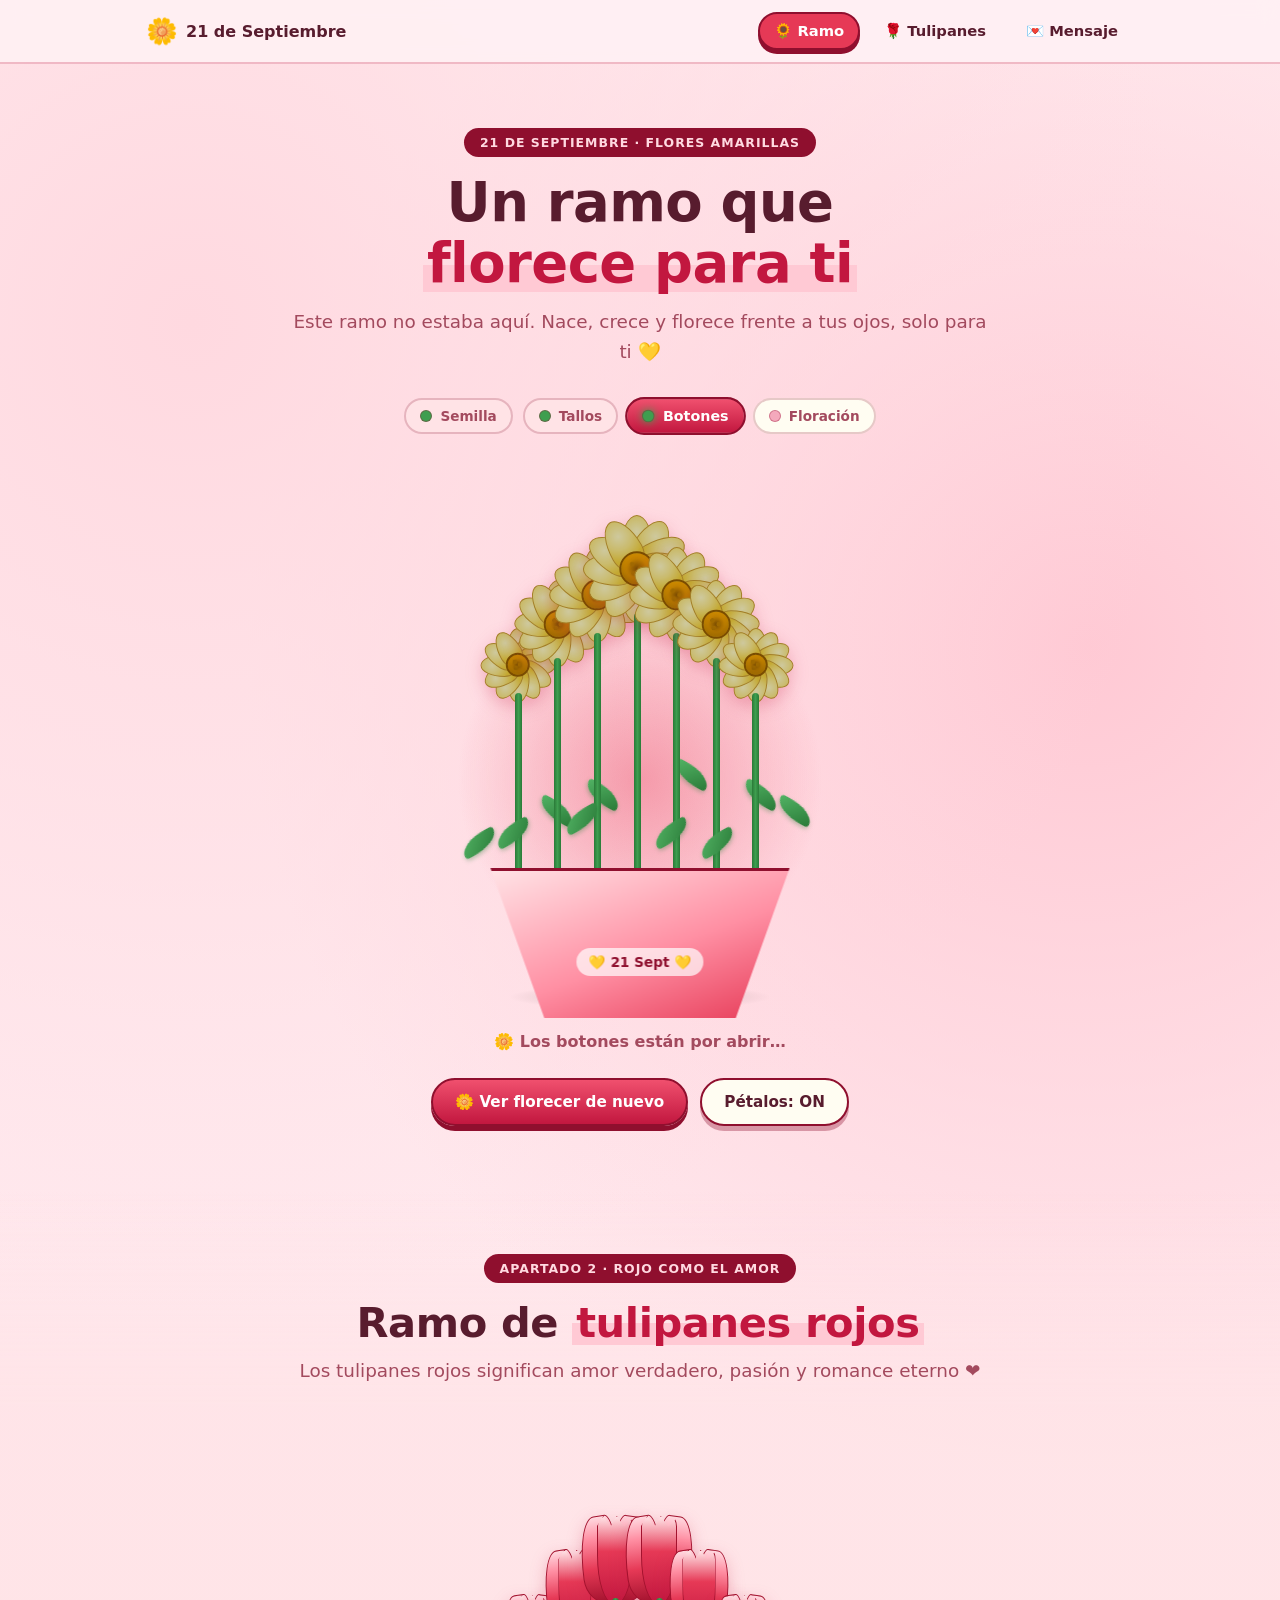
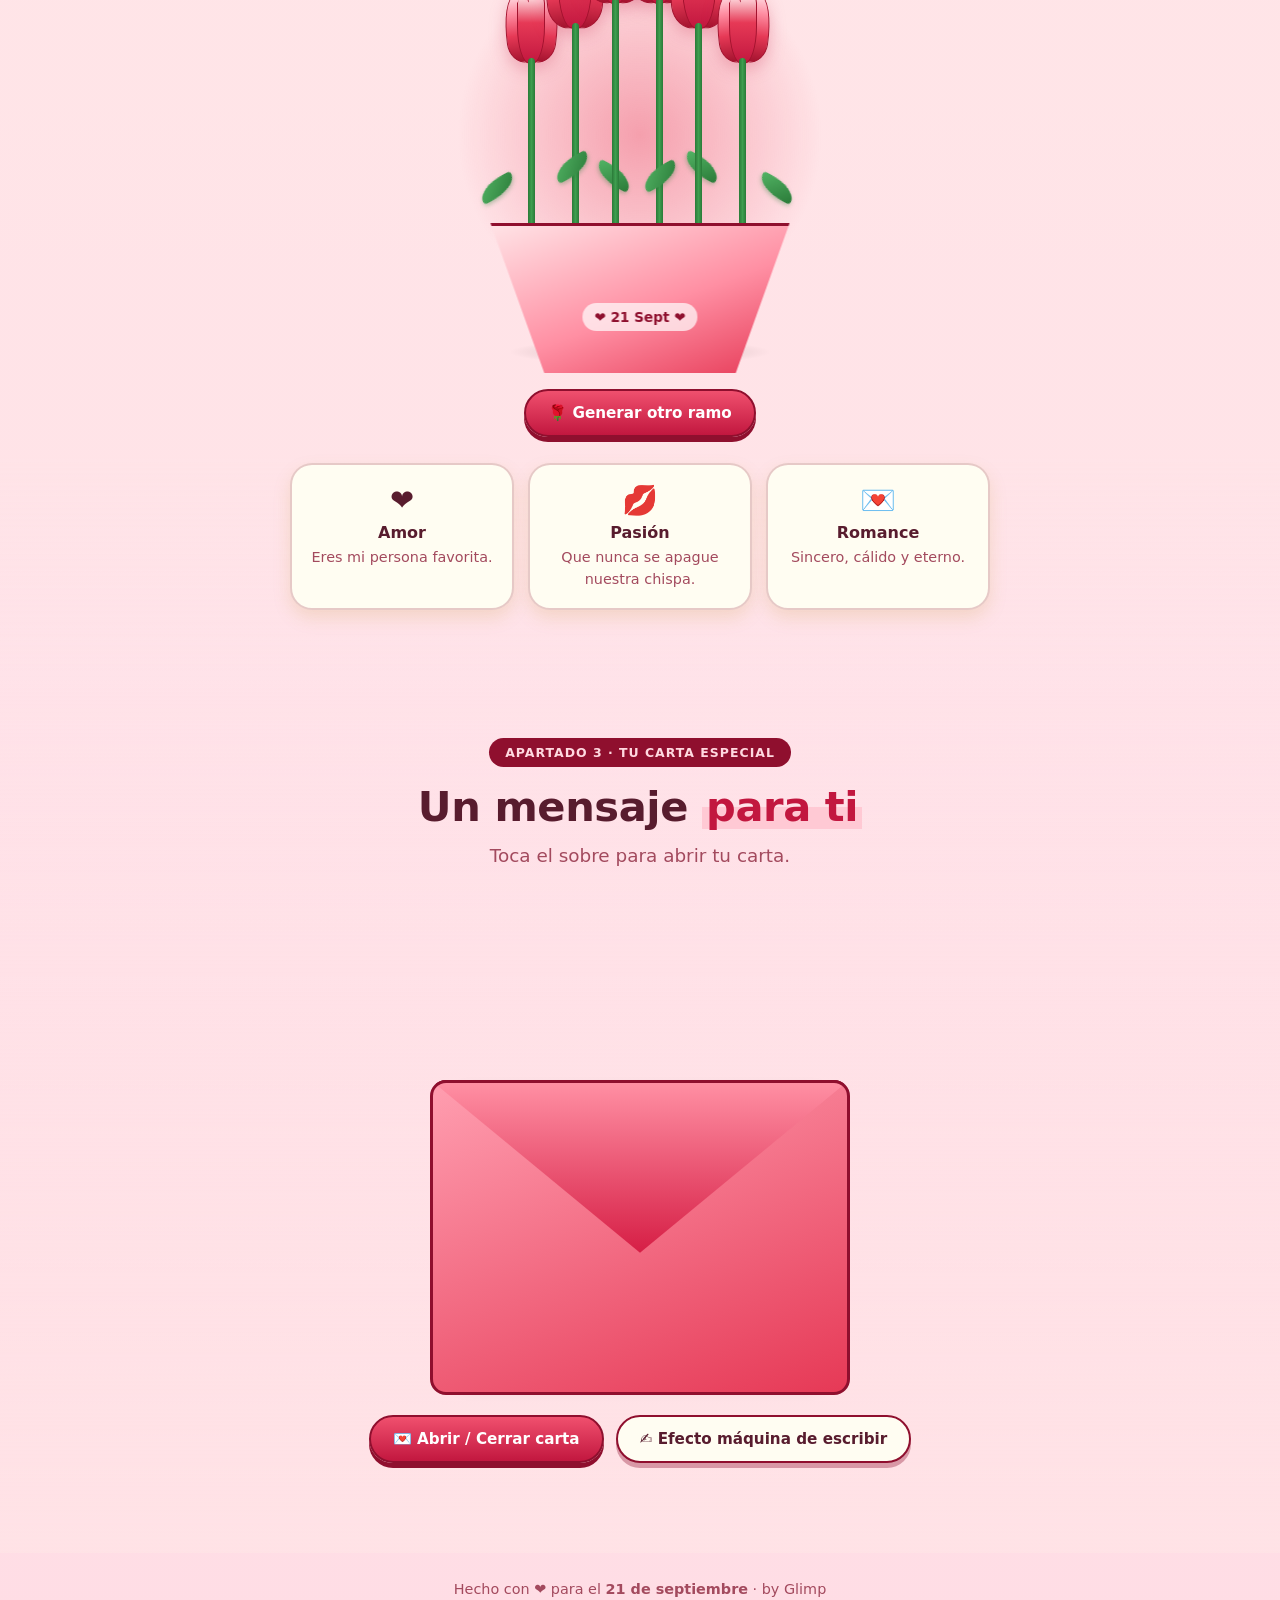
==== index.html @ fcbfdbb7 "First commit" ====
<!DOCTYPE html>
<html lang="es">
<head>
  <meta charset="UTF-8" />
  <meta name="viewport" content="width=device-width, initial-scale=1.0" />
  <title>21 de Septiembre — Flores Amarillas 🌼</title>
  <meta name="description" content="Página interactiva de flores amarillas para el 21 de septiembre. Un ramo que crece con JavaScript, tulipanes y un mensaje especial." />
  <meta name="theme-color" content="#fff0f3" />
  <link rel="icon" href="data:image/svg+xml,<svg xmlns='http://www.w3.org/2000/svg' viewBox='0 0 100 100'><text y='.9em' font-size='90'>🌼</text></svg>" />
  <link rel="stylesheet" href="styles.css" />
</head>
<body>

  <!-- Pétalos flotantes generados por JS -->
  <div id="petalos-fondo" aria-hidden="true"></div>

  <!-- ===== NAVEGACIÓN ===== -->
  <header class="navbar">
    <nav class="navbar-inner">
      <a href="#inicio" class="logo">
        <span class="logo-flor">🌼</span>
        <span class="logo-texto">21 de Septiembre</span>
      </a>
      <div class="nav-links">
        <a href="#inicio" class="nav-link active" data-seccion="inicio">🌻 Ramo</a>
        <a href="#tulipanes" class="nav-link" data-seccion="tulipanes">🌹 Tulipanes</a>
        <a href="#mensaje" class="nav-link" data-seccion="mensaje">💌 Mensaje</a>
      </div>
    </nav>
  </header>

  <main>
    <!-- ============================================================
         APARTADO 1 — HOMEPAGE / RAMO QUE CRECE
    ============================================================= -->
    <section id="inicio" class="seccion seccion-inicio">
      <div class="contenedor centrado">
        <p class="etiqueta">21 de septiembre · Flores amarillas</p>
        <h1 class="titulo">Un ramo que <span class="resaltado">florece para ti</span></h1>
        <p class="subtitulo">
          Este ramo no estaba aquí. Nace, crece y florece frente a tus ojos,
          solo para ti 💛
        </p>

        <!-- Barra de crecimiento -->
        <div class="pasos" id="pasos">
          <div class="paso" data-paso="0"><span class="punto"></span>Semilla</div>
          <div class="paso" data-paso="1"><span class="punto"></span>Tallos</div>
          <div class="paso" data-paso="2"><span class="punto"></span>Botones</div>
          <div class="paso" data-paso="3"><span class="punto"></span>Floración</div>
        </div>

        <!-- ESCENA DEL RAMO (vacía: JS la construye) -->
        <div class="escena">
          <div class="resplandor" aria-hidden="true"></div>
          <div id="ramo-principal" class="ramo" aria-label="Ramo de flores amarillas"></div>
          <div class="sombra" aria-hidden="true"></div>
        </div>

        <p id="estado-floracion" class="estado" aria-live="polite">🌱 Preparando la tierra…</p>

        <div class="botones">
          <button id="btn-reflorecer" class="btn btn-principal">🌼 Ver florecer de nuevo</button>
          <button id="btn-petales" class="btn btn-secundario">Pétalos: ON</button>
        </div>
      </div>
    </section>

    <!-- ============================================================
         APARTADO 2 — RAMO DE TULIPANES
    ============================================================= -->
    <section id="tulipanes" class="seccion seccion-tulipanes">
      <div class="contenedor centrado">
        <p class="etiqueta">Apartado 2 · Rojo como el amor</p>
        <h2 class="titulo-seccion">Ramo de <span class="resaltado">tulipanes rojos</span></h2>
        <p class="subtitulo">
          Los tulipanes rojos significan amor verdadero, pasión y romance eterno ❤️
        </p>

        <div class="escena escena-tulipanes">
          <div class="resplandor" aria-hidden="true"></div>
          <div id="ramo-tulipanes" class="ramo ramo-tulipanes" aria-label="Ramo de tulipanes amarillos"></div>
          <div class="sombra" aria-hidden="true"></div>
        </div>

        <div class="botones">
          <button id="btn-tulipanes" class="btn btn-principal">🌹 Generar otro ramo</button>
        </div>

        <div class="tarjetas-significado">
          <div class="tarjeta"><span>❤️</span><strong>Amor</strong><p>Eres mi persona favorita.</p></div>
          <div class="tarjeta"><span>💋</span><strong>Pasión</strong><p>Que nunca se apague nuestra chispa.</p></div>
          <div class="tarjeta"><span>💌</span><strong>Romance</strong><p>Sincero, cálido y eterno.</p></div>
        </div>
      </div>
    </section>

    <!-- ============================================================
         APARTADO 3 — MENSAJE (EDÍTALO A TU GUSTO)
         👉 Para cambiar el mensaje, edita el objeto CONFIG_MENSAJE
            al inicio de script.js. También puedes editar el HTML de abajo.
    ============================================================= -->
    <section id="mensaje" class="seccion seccion-mensaje">
      <div class="contenedor centrado">
        <p class="etiqueta">Apartado 3 · Tu carta especial</p>
        <h2 class="titulo-seccion">Un mensaje <span class="resaltado">para ti</span></h2>
        <p class="subtitulo">Toca el sobre para abrir tu carta.</p>

        <div class="sobre-escena">
          <!-- Sobre -->
          <div id="sobre" class="sobre cerrado" role="button" tabindex="0" aria-label="Abrir carta">
            <div class="sobre-cuerpo"></div>
            <div id="carta" class="carta">
              <!-- ✏️ EDITA AQUÍ TU MENSAJE (o en script.js > CONFIG_MENSAJE) -->
              <p id="mensaje-para" class="carta-para">Para: Mi persona favorita ❤️</p>
              <h3 id="mensaje-titulo" class="carta-titulo">Feliz 21 de septiembre 🌹</h3>
              <p id="mensaje-texto" class="carta-texto">Aquí escribirás tu mensaje…</p>
              <p id="mensaje-firma" class="carta-firma">— Con todo mi amor ❤️</p>
            </div>
            <div class="sobre-tapa"></div>
            <div class="sobre-sello">❤️</div>
          </div>
        </div>

        <div class="botones">
          <button id="btn-sobre" class="btn btn-principal">💌 Abrir / Cerrar carta</button>
          <button id="btn-escribir" class="btn btn-secundario">✍️ Efecto máquina de escribir</button>
        </div>
      </div>
    </section>
  </main>

  <footer class="footer">
    <p>Hecho con ❤️ para el <strong>21 de septiembre</strong> · by Glimp </p>
  </footer>

  <script src="script.js"></script>
</body>
</html>
---- styles.css ----
/* ==========================================================
   FLORES AMARILLAS — 21 de Septiembre
   Refactor visual: tokens semánticos, mobile-first,
   WCAG AA, microinteracciones 150ms, sin alturas rígidas.
   ========================================================== */
:root {
  /* Paleta base: página rosa; solo los girasoles conservan el amarillo */
  --fondo: #fff0f3;
  --fondo-2: #ffdde5;
  --texto: #581c2e;
  --texto-suave: #a34a5e;
  --amarillo: #ffcf00;
  --amarillo-fuerte: #ffb300;
  --amarillo-claro: #ffe55c;
  --verde: #3e9e4f;
  --verde-oscuro: #2a7a38;
  --marron: #8f0f2e;
  --blanco: #ffffff;
  --sombra: rgba(194, 23, 63, 0.25);
  --radio: 22px;
  --ancho-max: 1020px;

  /* Tokens semánticos (OPENCODE.md: bg-background, text-foreground…) */
  --background: var(--fondo);
  --surface: #fffdf2;
  --foreground: var(--texto);
  --muted: var(--texto-suave);
  --border: rgba(143, 15, 46, 0.22);
  --accent: var(--amarillo);
  --accent-ink: var(--texto);
  --ring: var(--marron);

  /* Espaciado escala 4/8 */
  --s1: 4px; --s2: 8px; --s3: 12px; --s4: 16px;
  --s5: 20px; --s6: 24px; --s8: 32px; --s12: 48px;
}

* {
  margin: 0;
  padding: 0;
  box-sizing: border-box;
}

html {
  scroll-behavior: smooth;
  scroll-padding-top: 84px;
}

body {
  font-family: "Segoe UI", "Nunito", system-ui, -apple-system, Arial, sans-serif;
  background:
    radial-gradient(circle at 15% 10%, #ffd9e0 0, transparent 32%),
    radial-gradient(circle at 85% 20%, #ffc9d4 0, transparent 30%),
    linear-gradient(180deg, var(--background) 0%, #ffdde5 100%);
  color: var(--foreground);
  min-height: 100vh;
  overflow-x: hidden;
  text-align: center;
  -webkit-font-smoothing: antialiased;
}

/* Accesibilidad: foco visible en todo lo interactivo */
:where(a, button, [tabindex], summary):focus-visible {
  outline: 3px solid var(--ring);
  outline-offset: 2px;
  border-radius: 8px;
}

/* ---------- Pétalos flotantes de fondo ---------- */
#petalos-fondo {
  position: fixed;
  inset: 0;
  pointer-events: none;
  overflow: hidden;
  z-index: 1;
}
.petalo-fondo {
  position: absolute;
  top: -30px;
  width: 16px;
  height: 20px;
  background: radial-gradient(circle at 30% 30%, #ffe3e6, #f0506e);
  border-radius: 60% 40% 60% 40%;
  opacity: 0.7;
  animation: caer linear infinite;
}
@keyframes caer {
  to { transform: translateY(110vh) rotate(540deg); }
}

/* ---------- Navbar ---------- */
.navbar {
  position: sticky;
  top: 0;
  z-index: 50;
  background: rgba(255, 240, 243, 0.92);
  backdrop-filter: blur(10px);
  border-bottom: 2px solid rgba(194, 23, 63, 0.25);
}
.navbar-inner {
  max-width: var(--ancho-max);
  margin: 0 auto;
  padding: var(--s3) var(--s4);
  display: flex;
  align-items: center;
  justify-content: space-between;
  gap: var(--s3);
}
.logo {
  display: flex;
  align-items: center;
  gap: var(--s2);
  text-decoration: none;
  color: var(--foreground);
  font-weight: 800;
}
.logo-flor { font-size: 1.6rem; }
.logo-texto { font-size: 1rem; }
.nav-links {
  display: flex;
  gap: var(--s2);
  flex-wrap: wrap;
  justify-content: center;
}
.nav-link {
  text-decoration: none;
  color: var(--foreground);
  font-weight: 700;
  font-size: 0.92rem;
  padding: var(--s2) 14px;
  border-radius: 999px;
  background: transparent;
  border: 2px solid transparent;
  transition: background-color 150ms ease-out, transform 150ms ease-out, box-shadow 150ms ease-out;
}
.nav-link:hover { background: #ffd9e0; }
.nav-link:active { transform: translateY(1px); }
.nav-link.active {
  background: var(--rojo);
  color: #fff;
  border-color: var(--rojo-oscuro);
  box-shadow: 0 4px 0 var(--rojo-oscuro);
}

/* ---------- Secciones ---------- */
main { position: relative; z-index: 2; }
.seccion {
  padding: 64px 18px;
  display: flex;
  justify-content: center;
}
.contenedor {
  width: 100%;
  max-width: var(--ancho-max);
  display: flex;
  flex-direction: column;
  align-items: center;
}
.centrado { text-align: center; }

.seccion-tulipanes {
  background: linear-gradient(180deg, transparent, rgba(255,255,255,0.65) 20%, rgba(255,255,255,0.65) 80%, transparent);
}
.seccion-mensaje { padding-bottom: 90px; }

.etiqueta {
  display: inline-block;
  background: var(--rojo-oscuro);
  color: var(--rojo-suave);
  font-size: 0.78rem;
  font-weight: 800;
  letter-spacing: 0.08em;
  text-transform: uppercase;
  padding: 7px var(--s4);
  border-radius: 999px;
  margin-bottom: var(--s4);
}
.titulo {
  font-size: clamp(2rem, 5.5vw, 3.4rem);
  line-height: 1.12;
  letter-spacing: -0.01em;
  margin-bottom: var(--s3);
  text-wrap: balance;
  max-width: 20ch;
}
.titulo-seccion {
  font-size: clamp(1.7rem, 4.5vw, 2.6rem);
  line-height: 1.15;
  letter-spacing: -0.01em;
  margin-bottom: 10px;
  text-wrap: balance;
  max-width: 24ch;
}
/* Resaltador que no se corta entre líneas */
.resaltado {
  color: var(--rojo-fuerte);
  background: linear-gradient(transparent 52%, #ffc9d4 52%, #ffc9d4 96%, transparent 96%);
  padding: 0 var(--s1);
  -webkit-box-decoration-break: clone;
  box-decoration-break: clone;
}
.subtitulo {
  color: var(--muted);
  font-size: clamp(1rem, 2.5vw, 1.15rem);
  max-width: 62ch;
  margin: 0 auto var(--s2);
  line-height: 1.65;
  text-wrap: pretty;
}

/* ---------- Pasos de crecimiento ---------- */
.pasos {
  display: flex;
  gap: 10px;
  flex-wrap: wrap;
  justify-content: center;
  margin: 22px 0 6px;
}
.paso {
  display: flex;
  align-items: center;
  gap: var(--s2);
  background: var(--surface);
  border: 2px solid var(--border);
  padding: var(--s2) 14px;
  border-radius: 999px;
  font-size: 0.85rem;
  font-weight: 700;
  color: #a34a5e;
  transition: background-color 150ms ease-out, transform 150ms ease-out, border-color 150ms ease-out;
}
.paso .punto {
  width: 12px; height: 12px;
  border-radius: 50%;
  background: #f4a9bc;
  border: 1px solid rgba(143, 15, 46, 0.35);
  transition: background-color 150ms ease-out, box-shadow 150ms ease-out;
}
.paso.activo {
  background: linear-gradient(180deg, #f0506e, var(--rojo-fuerte));
  color: #fff;
  border-color: var(--rojo-oscuro);
  transform: scale(1.05);
}
.paso.activo .punto { background: var(--verde); box-shadow: 0 0 8px var(--verde); }
.paso.completado { background: #ffe3e6; }
.paso.completado .punto { background: var(--verde); }

/* ---------- Escena / Ramo ---------- */
.escena {
  position: relative;
  width: min(440px, 88vw);
  height: min(560px, 135vw);
  min-height: 440px;
  margin: 18px auto 6px;
  display: flex;
  justify-content: center;
  align-items: flex-end;
}
.resplandor {
  position: absolute;
  bottom: 40px;
  left: 50%;
  transform: translateX(-50%);
  width: 90%;
  aspect-ratio: 1;
  background: radial-gradient(circle, rgba(230, 57, 86, 0.4) 0%, transparent 65%);
  pointer-events: none;
  animation: respirar 3s ease-in-out infinite;
}
@keyframes respirar {
  0%, 100% { transform: translateX(-50%) scale(1); opacity: 0.8; }
  50% { transform: translateX(-50%) scale(1.08); opacity: 1; }
}
.sombra {
  position: absolute;
  bottom: 8px;
  left: 50%;
  transform: translateX(-50%);
  width: 60%;
  height: 26px;
  background: radial-gradient(ellipse, rgba(0,0,0,0.22), transparent 70%);
}

.ramo {
  position: relative;
  width: 100%;
  height: 100%;
  display: flex;
  justify-content: center;
  align-items: flex-end;
}

/* Cada flor del ramo principal */
.tallo-grupo {
  position: absolute;
  bottom: 110px;
  display: flex;
  flex-direction: column;
  align-items: center;
  transform-origin: bottom center;
}
.tallo {
  position: relative;
  width: 7px;
  border-radius: 6px;
  background: linear-gradient(90deg, var(--verde-oscuro), var(--verde) 50%, var(--verde-oscuro));
  transform-origin: bottom center;
  animation: crecerTallo 1.2s ease-out both;
}
@keyframes crecerTallo {
  from { transform: scaleY(0); }
  to { transform: scaleY(1); }
}
/* Hojas pegadas al tallo (antes flotaban a 38px) */
.hoja {
  position: absolute;
  width: 38px;
  height: 18px;
  background: linear-gradient(135deg, #52b364, var(--verde-oscuro));
  box-shadow: 0 2px 4px rgba(42, 122, 56, 0.35);
  animation: aparecer 0.7s ease-out both;
}
.hoja.izq {
  left: -24px;
  transform: rotate(-28deg);
  transform-origin: right center;
  border-radius: 100% 4px 100% 4px;
}
.hoja.der {
  right: -24px;
  transform: rotate(28deg);
  transform-origin: left center;
  border-radius: 4px 100% 4px 100%;
}
@keyframes aparecer {
  from { transform: scale(0); opacity: 0; }
  to { opacity: 1; }
}
.hoja.izq { animation-name: aparecerIzq; }
.hoja.der { animation-name: aparecerDer; }
@keyframes aparecerIzq {
  from { transform: rotate(-28deg) scale(0); opacity: 0; }
  to { transform: rotate(-28deg) scale(1); opacity: 1; }
}
@keyframes aparecerDer {
  from { transform: rotate(28deg) scale(0); opacity: 0; }
  to { transform: rotate(28deg) scale(1); opacity: 1; }
}

/* Cabeza de flor amarilla */
.flor {
  position: relative;
  animation: abrirFlor 1s ease-out both;
  filter: drop-shadow(0 6px 8px var(--sombra));
}
@keyframes abrirFlor {
  0% { transform: scale(0) rotate(-40deg); }
  60% { transform: scale(1.25) rotate(8deg); }
  100% { transform: scale(1) rotate(0); }
}
.flor .petalo {
  position: absolute;
  left: 50%;
  bottom: 50%;
  width: 32%;
  height: 52%;
  transform-origin: 50% 100%;
  background: radial-gradient(circle at 50% 30%, #fff6ab 0%, var(--amarillo-claro) 35%, var(--amarillo) 65%, var(--amarillo-fuerte) 100%);
  border-radius: 50% 50% 45% 45% / 65% 65% 35% 35%;
  border: 1.5px solid #d99a00;
}
.flor .centro {
  position: absolute;
  left: 50%;
  top: 50%;
  transform: translate(-50%, -50%);
  border-radius: 50%;
  background:
    radial-gradient(circle at 35% 35%, #a06a00 2px, transparent 2.5px),
    radial-gradient(circle at 60% 50%, #a06a00 2px, transparent 2.5px),
    radial-gradient(circle at 40% 65%, #a06a00 2px, transparent 2.5px),
    radial-gradient(circle, #7a4d00 0%, #c07f00 45%, #f0a500 100%);
  border: 2px solid #7a4d00;
  box-shadow: inset 0 -3px 6px rgba(0,0,0,0.3);
  z-index: 3;
}
.flor.boton .petalo { filter: brightness(0.82) saturate(0.7); }

/* Papel que envuelve el ramo */
.papel {
  position: absolute;
  bottom: 0;
  left: 50%;
  transform: translateX(-50%);
  width: 68%;
  height: 150px;
  background: linear-gradient(160deg, #ffe3e6, #ff8fa3 55%, var(--rojo));
  clip-path: polygon(0 0, 100% 0, 82% 100%, 18% 100%);
  border-top: 3px solid var(--rojo-oscuro);
  display: flex;
  justify-content: center;
  align-items: center;
  padding-top: 34px;
  animation: aparecer 0.9s ease-out both;
  box-shadow: 0 10px 20px var(--sombra);
  z-index: 10;
}
.papel::after {
  content: "💛 21 Sept 💛";
  font-weight: 800;
  font-size: 0.85rem;
  color: var(--rojo-oscuro);
  background: rgba(255,255,255,0.7);
  padding: 6px var(--s3);
  border-radius: 999px;
  white-space: nowrap;
}
.lazo {
  position: absolute;
  bottom: 118px;
  left: 50%;
  transform: translateX(-50%);
  font-size: 2rem;
  line-height: 1;
  z-index: 11;
  animation: aparecer 0.8s 0.3s both;
  filter: drop-shadow(0 2px 2px rgba(0,0,0,0.2));
}

.estado {
  min-height: 28px;
  font-weight: 700;
  color: var(--muted);
  margin: var(--s2) 0;
}

/* ---------- Botones ---------- */
.botones {
  display: flex;
  gap: var(--s3);
  flex-wrap: wrap;
  justify-content: center;
  margin-top: 10px;
}
.btn {
  font-family: inherit;
  font-weight: 800;
  font-size: 0.95rem;
  padding: 13px 22px;
  border-radius: 999px;
  cursor: pointer;
  border: 2px solid var(--marron);
  transition: transform 150ms ease-out, box-shadow 150ms ease-out, background-color 150ms ease-out;
}
.btn:disabled {
  opacity: 0.55;
  cursor: not-allowed;
  transform: none;
}
.btn-principal {
  background: linear-gradient(180deg, #f0506e, var(--rojo-fuerte));
  color: #fff;
  border-color: var(--rojo-oscuro);
  box-shadow: 0 5px 0 var(--rojo-oscuro);
}
.btn-principal:hover { transform: translateY(-2px); background: linear-gradient(180deg, #ff6d8a, #d61e45); }
.btn-principal:active { transform: translateY(3px); box-shadow: 0 1px 0 var(--rojo-oscuro); }
.btn-secundario {
  background: var(--surface);
  color: var(--foreground);
  box-shadow: 0 5px 0 rgba(143, 15, 46, 0.35);
}
.btn-secundario:hover { background: #fff7d6; transform: translateY(-2px); }
.btn-secundario:active { transform: translateY(3px); box-shadow: none; }

/* ---------- Tulipanes ---------- */
.escena-tulipanes { min-height: 440px; }
.tulipan-grupo {
  position: absolute;
  bottom: 115px;
  display: flex;
  flex-direction: column;
  align-items: center;
  transform-origin: bottom center;
}
.tulipan {
  position: relative;
  animation: abrirFlor 0.9s ease-out both;
  filter: drop-shadow(0 6px 8px var(--sombra));
}
.tulipan .petalo-t {
  position: absolute;
  bottom: 0;
  width: 46%;
  height: 88%;
  background: linear-gradient(180deg, #fff3a0 0%, var(--amarillo-claro) 25%, var(--amarillo) 60%, #e89b00 100%);
  border: 1.5px solid #c07f00;
}
.tulipan .petalo-t.izq {
  left: 8%;
  border-radius: 50% 20% 40% 60% / 70% 30% 60% 30%;
  transform: rotate(-8deg);
}
.tulipan .petalo-t.der {
  right: 8%;
  border-radius: 20% 50% 60% 40% / 30% 70% 30% 60%;
  transform: rotate(8deg);
}
.tulipan .petalo-t.centro-t {
  left: 27%;
  width: 46%;
  z-index: 2;
  border-radius: 18% 18% 45% 45% / 12% 12% 55% 55%;
  background: linear-gradient(180deg, #ffedb0 0%, var(--amarillo) 40%, var(--amarillo-fuerte) 100%);
  clip-path: polygon(0 12%, 18% 0, 38% 12%, 55% 0, 75% 12%, 100% 2%, 100% 100%, 0 100%);
}
.tarjetas-significado {
  display: grid;
  grid-template-columns: repeat(3, 1fr);
  gap: 14px;
  margin-top: 26px;
  width: 100%;
  max-width: 700px;
}
.tarjeta {
  background: var(--surface);
  border: 2px solid var(--border);
  border-radius: var(--radio);
  padding: 18px 14px;
  box-shadow: 0 8px 18px rgba(180,130,0,0.15);
  transition: transform 150ms ease-out, box-shadow 150ms ease-out;
}
.tarjeta:hover { transform: translateY(-2px); box-shadow: 0 12px 22px rgba(194, 23, 63, 0.2); }
.tarjeta span { font-size: 1.8rem; }
.tarjeta strong { display: block; margin: 6px 0 var(--s1); }
.tarjeta p { color: var(--muted); font-size: 0.9rem; line-height: 1.55; }

/* ---------- Sobre / Mensaje ---------- */
/* FIX: la carta al abrir necesita aire arriba; antes tapaba el título
   y la tapa (triángulo) quedaba encima del texto. */
.sobre-escena {
  margin: 30px auto 10px;
  width: min(420px, 90vw);
  display: flex;
  justify-content: center;
  padding-top: 170px;
}
.sobre {
  position: relative;
  width: 100%;
  aspect-ratio: 4 / 3;
  cursor: pointer;
  perspective: 1200px;
  transform-style: preserve-3d;
  transition: margin 300ms ease-out;
}
.sobre-cuerpo {
  position: absolute;
  inset: 0;
  background: linear-gradient(160deg, #ffdf5e, #f5b800);
  border: 3px solid var(--marron);
  border-radius: 16px;
  z-index: 2;
}
.carta {
  position: absolute;
  left: 6%;
  width: 88%;
  height: 92%;
  bottom: 6%;
  background: var(--surface);
  border: 2px solid var(--marron);
  border-radius: 12px;
  padding: var(--s5) 18px;
  z-index: 1;
  transition: transform 450ms ease;
  overflow: hidden;
  display: flex;
  flex-direction: column;
  justify-content: flex-start;
  gap: var(--s2);
  box-shadow: 0 8px 18px rgba(0,0,0,0.18);
}
/* Al abrir: la carta sube CON aire (padding-top de la escena) y pasa
   por encima de la tapa; la tapa rota queda detrás del cuerpo. */
.sobre.abierto .carta { transform: translateY(-68%); z-index: 5; overflow: auto; }
/* Evita que los hijos flex se compriman y solapen con textos largos */
.carta > * { flex-shrink: 0; }
.sobre-tapa {
  position: absolute;
  top: 0; left: 0;
  width: 100%;
  height: 55%;
  background: linear-gradient(180deg, #ffe55c, #f0ad00);
  border: 3px solid var(--marron);
  border-bottom: none;
  clip-path: polygon(0 0, 100% 0, 50% 100%);
  transform-origin: top center;
  transition: transform 450ms ease;
  backface-visibility: hidden;
  z-index: 4;
  border-radius: 16px 16px 0 0;
}
.sobre.abierto .sobre-tapa { transform: rotateX(180deg); z-index: 1; }
.sobre-sello {
  position: absolute;
  top: 42%;
  left: 50%;
  transform: translate(-50%, -50%);
  width: 56px;
  height: 56px;
  background: #fff;
  border: 3px solid var(--marron);
  border-radius: 50%;
  display: flex;
  align-items: center;
  justify-content: center;
  font-size: 1.6rem;
  z-index: 6;
  transition: opacity 150ms ease-out, transform 150ms ease-out;
}
.sobre.abierto .sobre-sello { opacity: 0; transform: translate(-50%, -50%) scale(0.6); pointer-events: none; }
.carta-para { font-size: 0.85rem; font-weight: 800; color: var(--rojo-fuerte); }
.carta-titulo { font-size: 1.35rem; text-wrap: balance; }
.carta-texto {
  font-size: 1rem;
  line-height: 1.65;
  color: var(--muted);
  white-space: pre-line;
  min-height: 90px;
  text-wrap: pretty;
}
.carta-firma { font-weight: 800; font-style: italic; }

.footer {
  padding: 28px var(--s4) 34px;
  color: var(--muted);
  font-size: 0.9rem;
  position: relative;
  z-index: 2;
}

/* ==========================================================
   ZONA ROJA — toda la página es rosa/roja; solo los
   girasoles de la sección 1 conservan el amarillo.
   (Los tokens --rojo* viven en :root y se usan globalmente.)
   ========================================================== */
:root {
  --rojo: #e63956;
  --rojo-fuerte: #c2173f;
  --rojo-oscuro: #8f0f2e;
  --rojo-claro: #ff8fa3;
  --rojo-suave: #ffd9e0;
  --rosa-fondo: #ffe3e6;
}

/* Fondo rosado suave en la zona roja */
.seccion-tulipanes {
  background: linear-gradient(180deg, transparent, rgba(255, 227, 230, 0.7) 20%, rgba(255, 227, 230, 0.7) 80%, transparent);
}
.seccion-mensaje {
  background: linear-gradient(180deg, transparent, rgba(255, 227, 230, 0.85));
}

/* Tulipanes rojos */
.tulipan .petalo-t {
  background: linear-gradient(180deg, #ffd9e0 0%, var(--rojo-claro) 25%, var(--rojo) 60%, #a3122e 100%);
  border: 1.5px solid #a3122e;
}
.tulipan .petalo-t.centro-t {
  background: linear-gradient(180deg, #ffe3e6 0%, var(--rojo) 40%, var(--rojo-fuerte) 100%);
}

/* El ramo de tulipanes lleva sello rojo; el de girasoles conserva el 💛 */
.seccion-tulipanes .papel::after {
  content: "❤️ 21 Sept ❤️";
  color: var(--rojo-oscuro);
}

/* Sobre rojo */
.seccion-mensaje .sobre-cuerpo {
  background: linear-gradient(160deg, #ff9eb0, var(--rojo));
  border-color: var(--rojo-oscuro);
}
.seccion-mensaje .sobre-tapa {
  background: linear-gradient(180deg, #ff8fa3, #d61e45);
  border-color: var(--rojo-oscuro);
}
.seccion-mensaje .sobre-sello {
  border-color: var(--rojo-oscuro);
}
.seccion-mensaje .carta {
  border-color: var(--rojo-oscuro);
}
.seccion-mensaje .carta-para { color: var(--rojo-fuerte); }

/* ---------- Responsive ---------- */
@media (max-width: 640px) {
  /* Antes la navbar se hacía columna completa y ocupaba media pantalla */
  .navbar-inner { flex-direction: row; flex-wrap: wrap; justify-content: center; row-gap: var(--s2); }
  .logo-texto { font-size: 0.92rem; }
  .nav-link { font-size: 0.85rem; padding: 7px var(--s3); }
  .seccion { padding: 44px 14px; }
  .tarjetas-significado { grid-template-columns: 1fr; max-width: 340px; }
  .escena { min-height: 400px; height: min(560px, 150vw); }
  .papel { height: 125px; }
  .btn { width: 100%; max-width: 320px; }
  .sobre-escena { padding-top: 150px; }
  .sobre.abierto .carta { transform: translateY(-58%); }
  .carta-texto { font-size: 0.92rem; }
}

@media (min-width: 641px) and (max-width: 900px) {
  .tarjetas-significado { grid-template-columns: repeat(3, 1fr); gap: 10px; }
}

@media (prefers-reduced-motion: reduce) {
  *, *::before, *::after { animation-duration: 0.01ms !important; transition-duration: 0.01ms !important; }
}
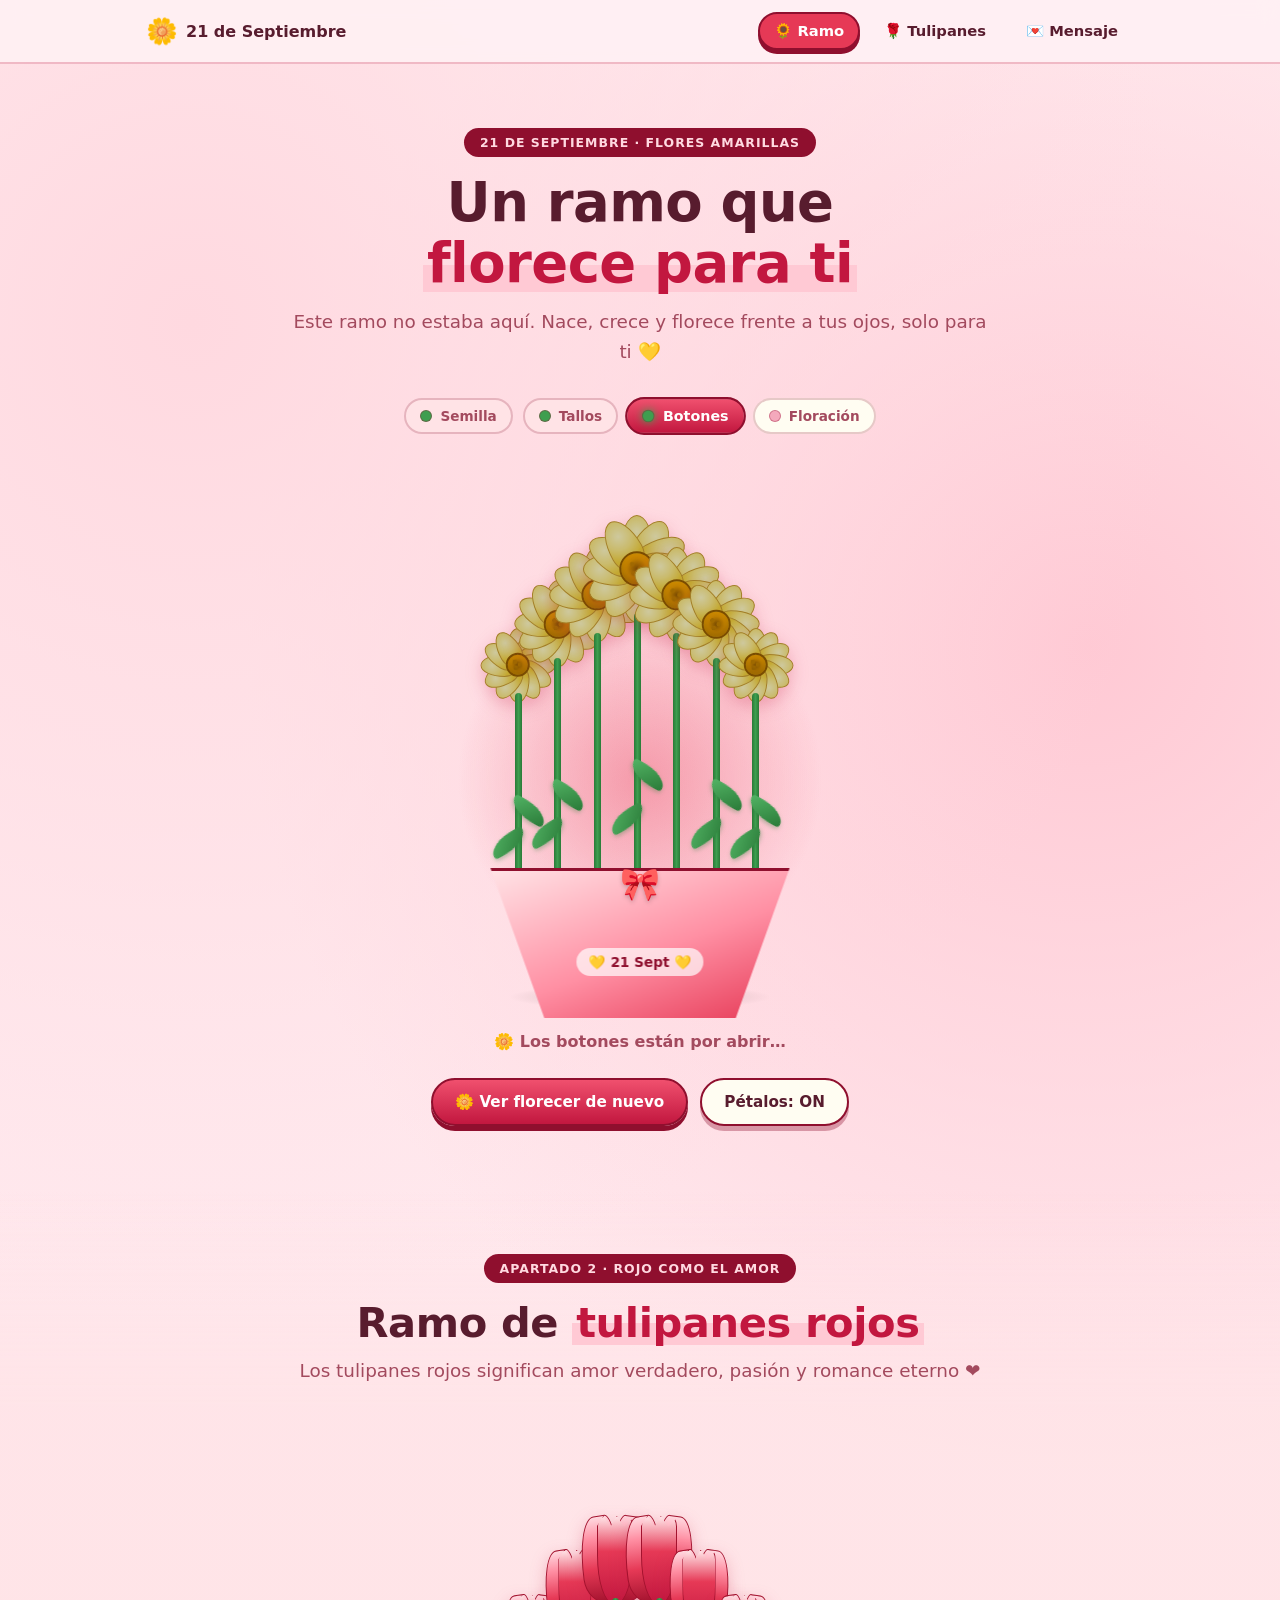
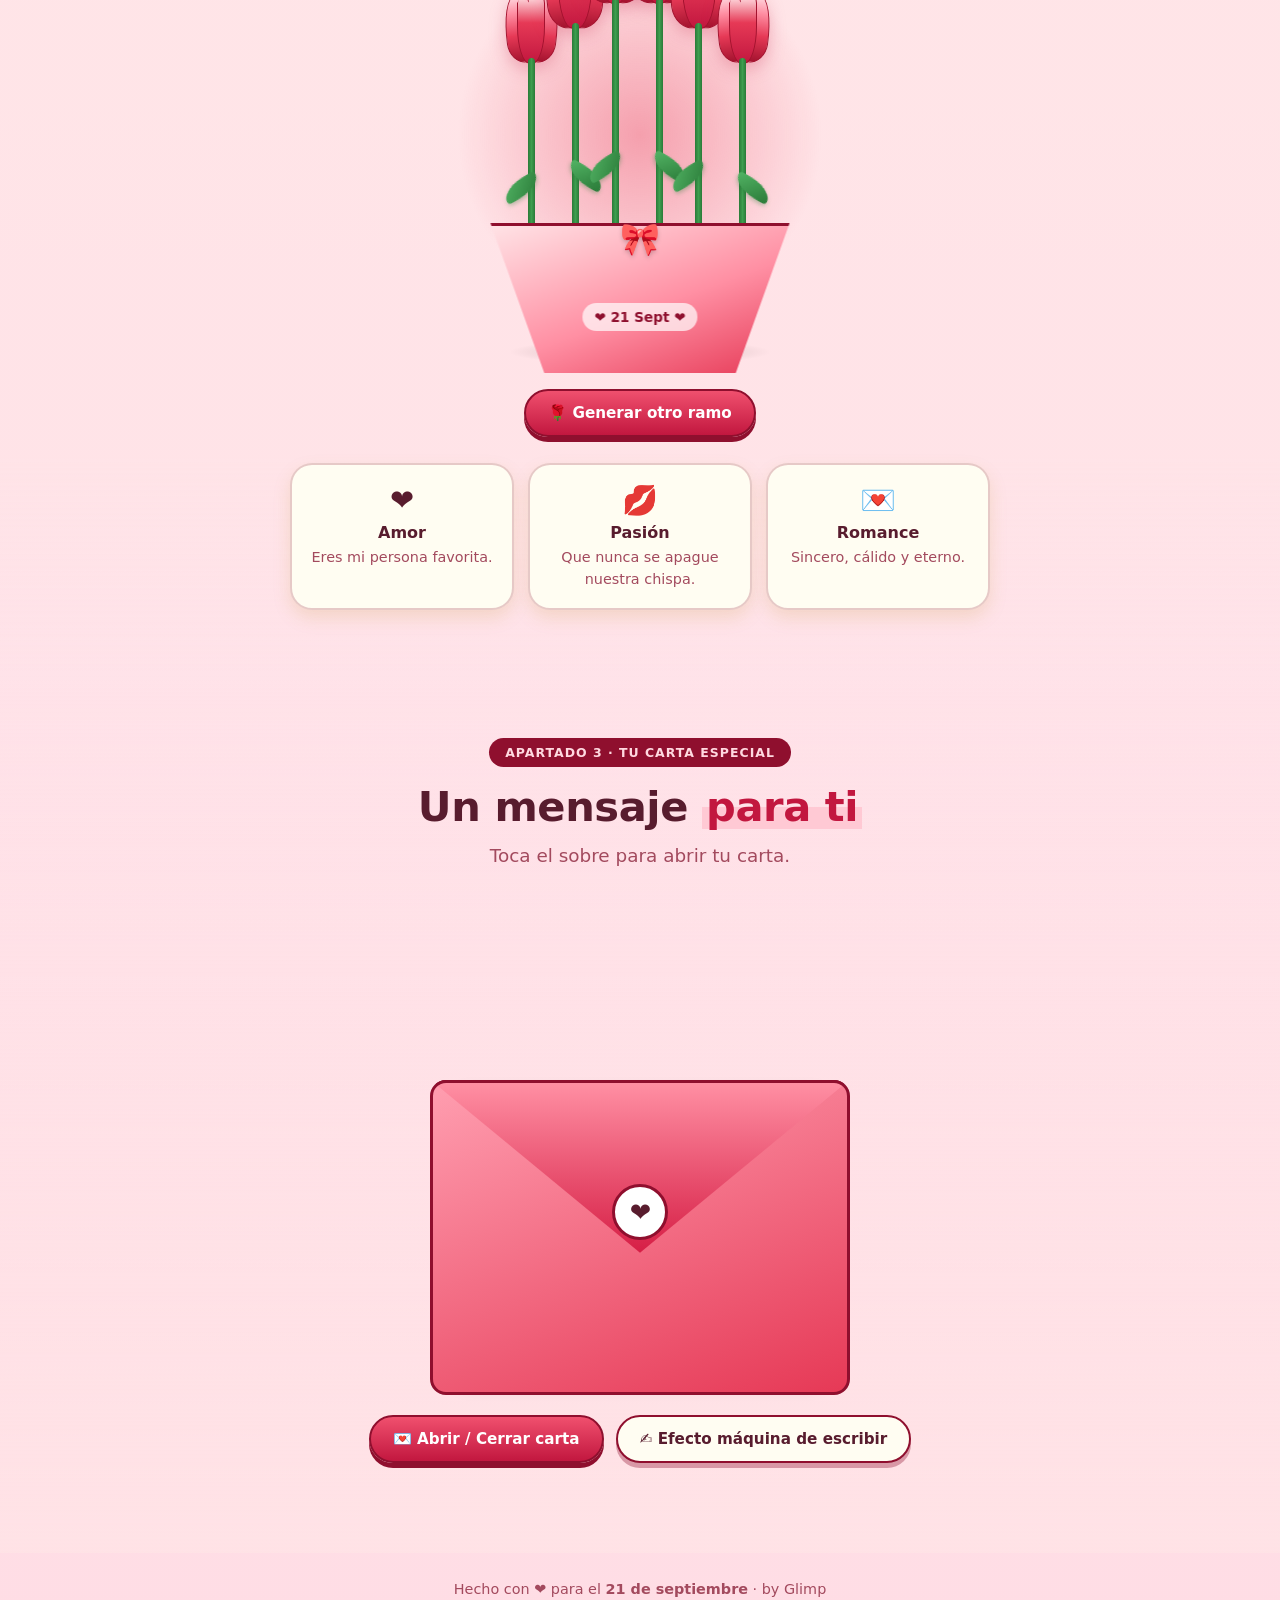
==== commit 6b49b57b: "fix: bugs visuales" ====
--- a/index.html
+++ b/index.html
@@ -7,7 +7,7 @@
   <meta name="description" content="Página interactiva de flores amarillas para el 21 de septiembre. Un ramo que crece con JavaScript, tulipanes y un mensaje especial." />
   <meta name="theme-color" content="#fff0f3" />
   <link rel="icon" href="data:image/svg+xml,<svg xmlns='http://www.w3.org/2000/svg' viewBox='0 0 100 100'><text y='.9em' font-size='90'>🌼</text></svg>" />
-  <link rel="stylesheet" href="styles.css" />
+  <link rel="stylesheet" href="styles.css?v=2" />
 </head>
 <body>
 
@@ -134,6 +134,6 @@
     <p>Hecho con ❤️ para el <strong>21 de septiembre</strong> · by Glimp </p>
   </footer>
 
-  <script src="script.js"></script>
+  <script src="script.js?v=2"></script>
 </body>
 </html>
--- a/styles.css
+++ b/styles.css
@@ -322,13 +322,13 @@
   animation: aparecer 0.7s ease-out both;
 }
 .hoja.izq {
-  left: -24px;
+  left: -28px;
   transform: rotate(-28deg);
   transform-origin: right center;
   border-radius: 100% 4px 100% 4px;
 }
 .hoja.der {
-  right: -24px;
+  right: -28px;
   transform: rotate(28deg);
   transform-origin: left center;
   border-radius: 4px 100% 4px 100%;
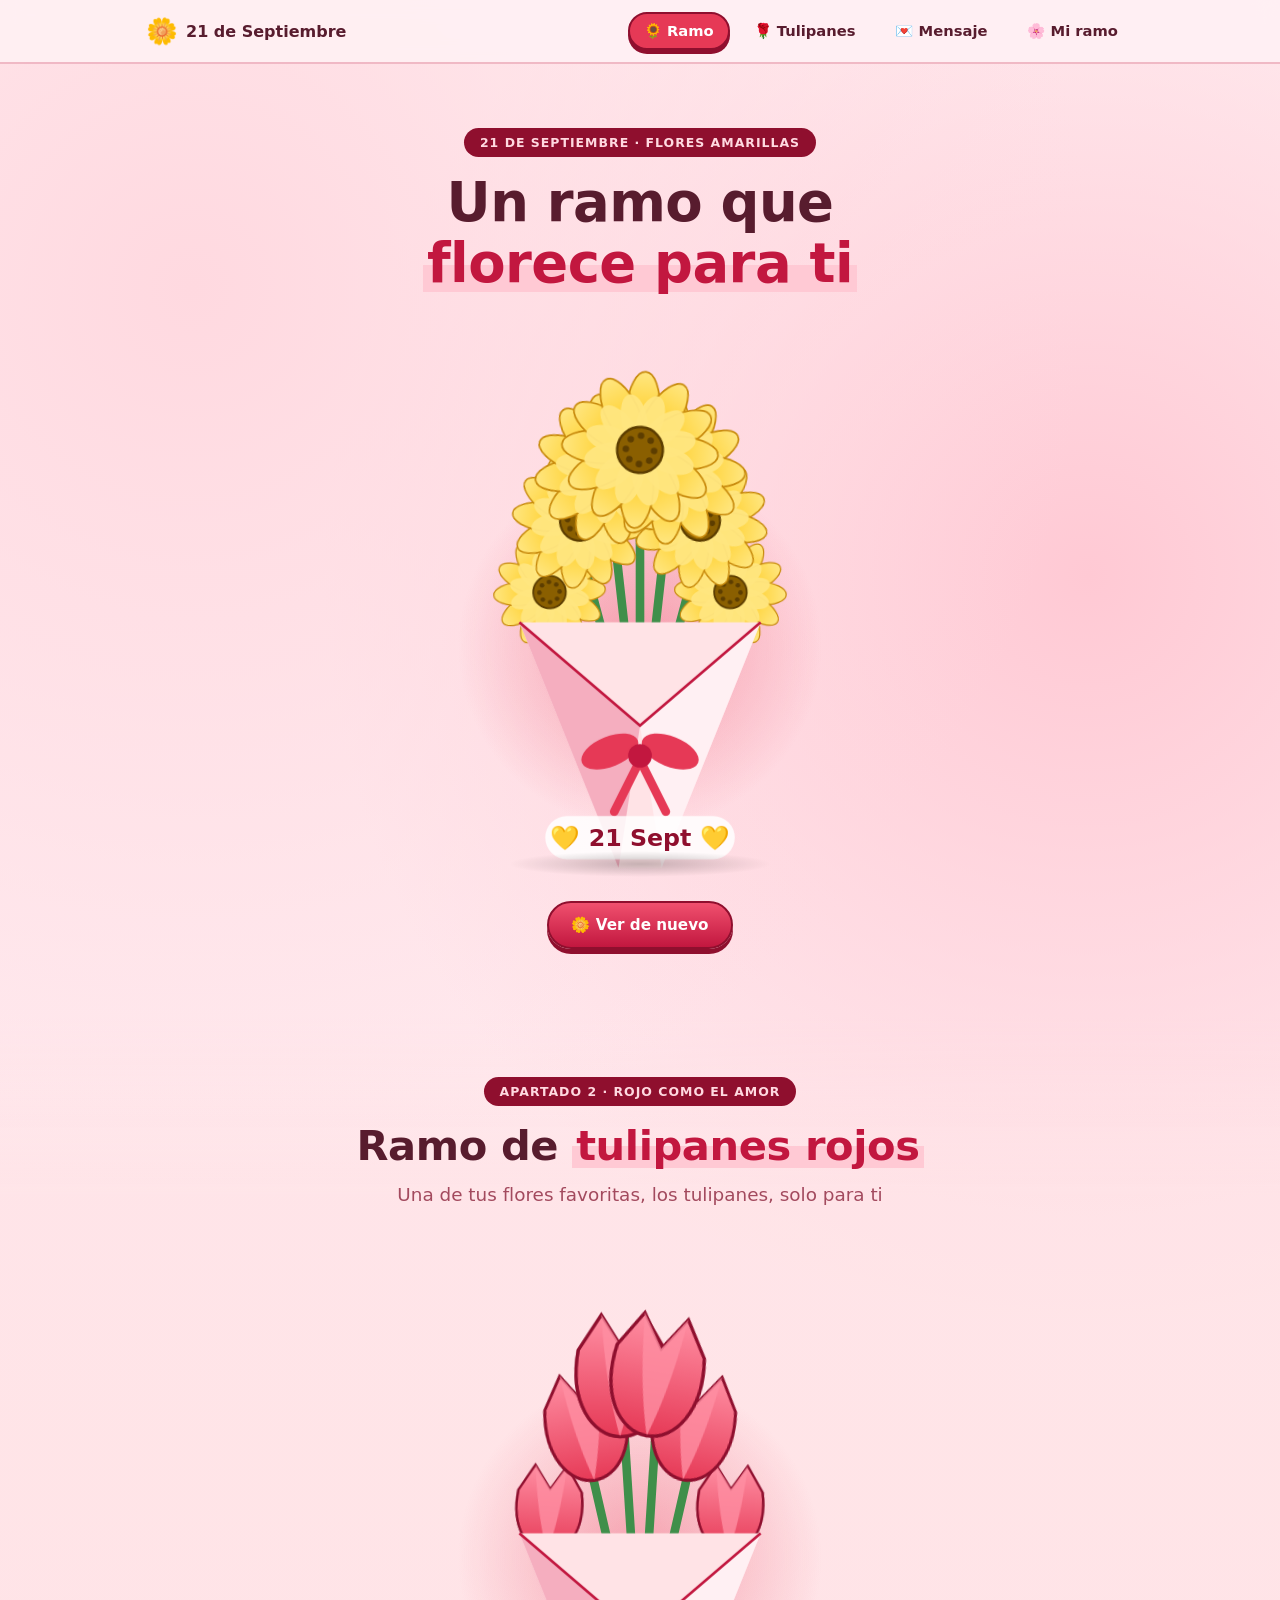
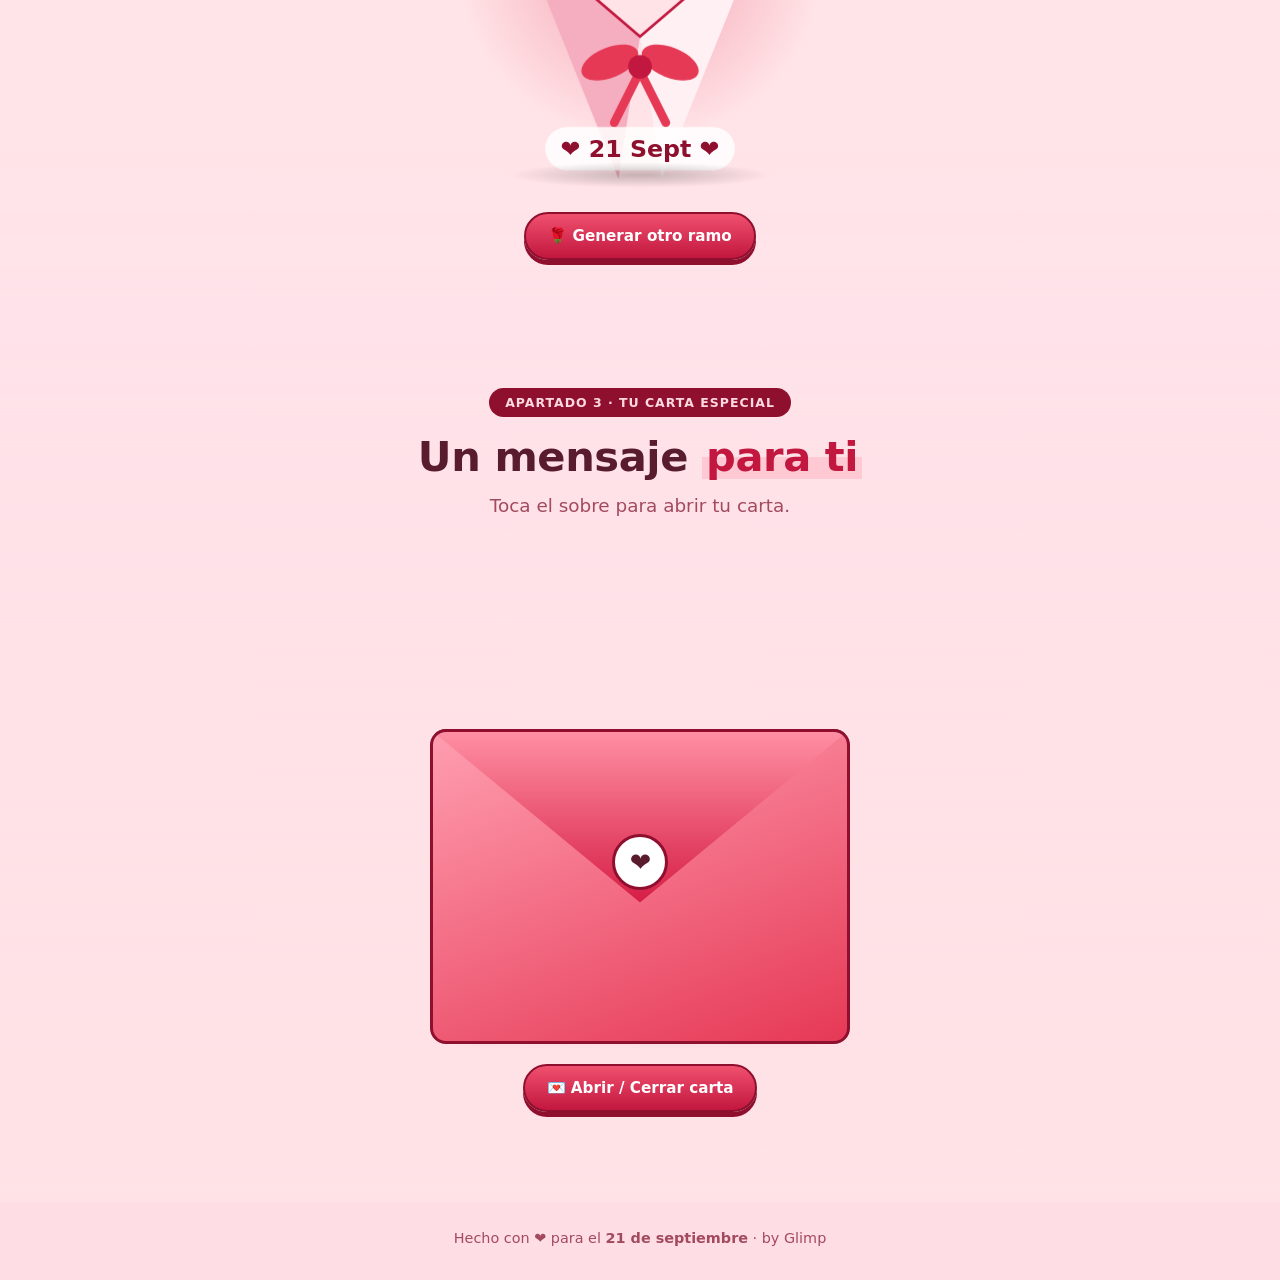
==== commit 67067c02: "some changes" ====
--- a/index.html
+++ b/index.html
@@ -7,7 +7,7 @@
   <meta name="description" content="Página interactiva de flores amarillas para el 21 de septiembre. Un ramo que crece con JavaScript, tulipanes y un mensaje especial." />
   <meta name="theme-color" content="#fff0f3" />
   <link rel="icon" href="data:image/svg+xml,<svg xmlns='http://www.w3.org/2000/svg' viewBox='0 0 100 100'><text y='.9em' font-size='90'>🌼</text></svg>" />
-  <link rel="stylesheet" href="styles.css?v=2" />
+  <link rel="stylesheet" href="styles.css?v=5" />
 </head>
 <body>
 
@@ -25,6 +25,7 @@
         <a href="#inicio" class="nav-link active" data-seccion="inicio">🌻 Ramo</a>
         <a href="#tulipanes" class="nav-link" data-seccion="tulipanes">🌹 Tulipanes</a>
         <a href="#mensaje" class="nav-link" data-seccion="mensaje">💌 Mensaje</a>
+        <a href="juego.html" class="nav-link" data-seccion="juego">🌸 Mi ramo</a>
       </div>
     </nav>
   </header>
@@ -37,18 +38,6 @@
       <div class="contenedor centrado">
         <p class="etiqueta">21 de septiembre · Flores amarillas</p>
         <h1 class="titulo">Un ramo que <span class="resaltado">florece para ti</span></h1>
-        <p class="subtitulo">
-          Este ramo no estaba aquí. Nace, crece y florece frente a tus ojos,
-          solo para ti 💛
-        </p>
-
-        <!-- Barra de crecimiento -->
-        <div class="pasos" id="pasos">
-          <div class="paso" data-paso="0"><span class="punto"></span>Semilla</div>
-          <div class="paso" data-paso="1"><span class="punto"></span>Tallos</div>
-          <div class="paso" data-paso="2"><span class="punto"></span>Botones</div>
-          <div class="paso" data-paso="3"><span class="punto"></span>Floración</div>
-        </div>
 
         <!-- ESCENA DEL RAMO (vacía: JS la construye) -->
         <div class="escena">
@@ -57,11 +46,8 @@
           <div class="sombra" aria-hidden="true"></div>
         </div>
 
-        <p id="estado-floracion" class="estado" aria-live="polite">🌱 Preparando la tierra…</p>
-
         <div class="botones">
-          <button id="btn-reflorecer" class="btn btn-principal">🌼 Ver florecer de nuevo</button>
-          <button id="btn-petales" class="btn btn-secundario">Pétalos: ON</button>
+          <button id="btn-reflorecer" class="btn btn-principal">🌼 Ver de nuevo</button>
         </div>
       </div>
     </section>
@@ -74,7 +60,7 @@
         <p class="etiqueta">Apartado 2 · Rojo como el amor</p>
         <h2 class="titulo-seccion">Ramo de <span class="resaltado">tulipanes rojos</span></h2>
         <p class="subtitulo">
-          Los tulipanes rojos significan amor verdadero, pasión y romance eterno ❤️
+          Una de tus flores favoritas, los tulipanes, solo para ti
         </p>
 
         <div class="escena escena-tulipanes">
@@ -85,12 +71,6 @@
 
         <div class="botones">
           <button id="btn-tulipanes" class="btn btn-principal">🌹 Generar otro ramo</button>
-        </div>
-
-        <div class="tarjetas-significado">
-          <div class="tarjeta"><span>❤️</span><strong>Amor</strong><p>Eres mi persona favorita.</p></div>
-          <div class="tarjeta"><span>💋</span><strong>Pasión</strong><p>Que nunca se apague nuestra chispa.</p></div>
-          <div class="tarjeta"><span>💌</span><strong>Romance</strong><p>Sincero, cálido y eterno.</p></div>
         </div>
       </div>
     </section>
@@ -124,7 +104,6 @@
 
         <div class="botones">
           <button id="btn-sobre" class="btn btn-principal">💌 Abrir / Cerrar carta</button>
-          <button id="btn-escribir" class="btn btn-secundario">✍️ Efecto máquina de escribir</button>
         </div>
       </div>
     </section>
@@ -134,6 +113,7 @@
     <p>Hecho con ❤️ para el <strong>21 de septiembre</strong> · by Glimp </p>
   </footer>
 
-  <script src="script.js?v=2"></script>
+  <script src="flores.js?v=2"></script>
+  <script src="script.js?v=5"></script>
 </body>
 </html>
--- a/styles.css
+++ b/styles.css
@@ -208,44 +208,6 @@
   text-wrap: pretty;
 }
 
-/* ---------- Pasos de crecimiento ---------- */
-.pasos {
-  display: flex;
-  gap: 10px;
-  flex-wrap: wrap;
-  justify-content: center;
-  margin: 22px 0 6px;
-}
-.paso {
-  display: flex;
-  align-items: center;
-  gap: var(--s2);
-  background: var(--surface);
-  border: 2px solid var(--border);
-  padding: var(--s2) 14px;
-  border-radius: 999px;
-  font-size: 0.85rem;
-  font-weight: 700;
-  color: #a34a5e;
-  transition: background-color 150ms ease-out, transform 150ms ease-out, border-color 150ms ease-out;
-}
-.paso .punto {
-  width: 12px; height: 12px;
-  border-radius: 50%;
-  background: #f4a9bc;
-  border: 1px solid rgba(143, 15, 46, 0.35);
-  transition: background-color 150ms ease-out, box-shadow 150ms ease-out;
-}
-.paso.activo {
-  background: linear-gradient(180deg, #f0506e, var(--rojo-fuerte));
-  color: #fff;
-  border-color: var(--rojo-oscuro);
-  transform: scale(1.05);
-}
-.paso.activo .punto { background: var(--verde); box-shadow: 0 0 8px var(--verde); }
-.paso.completado { background: #ffe3e6; }
-.paso.completado .punto { background: var(--verde); }
-
 /* ---------- Escena / Ramo ---------- */
 .escena {
   position: relative;
@@ -291,148 +253,31 @@
   align-items: flex-end;
 }
 
-/* Cada flor del ramo principal */
-.tallo-grupo {
-  position: absolute;
-  bottom: 110px;
-  display: flex;
-  flex-direction: column;
-  align-items: center;
-  transform-origin: bottom center;
-}
-.tallo {
-  position: relative;
-  width: 7px;
-  border-radius: 6px;
-  background: linear-gradient(90deg, var(--verde-oscuro), var(--verde) 50%, var(--verde-oscuro));
-  transform-origin: bottom center;
-  animation: crecerTallo 1.2s ease-out both;
-}
-@keyframes crecerTallo {
-  from { transform: scaleY(0); }
-  to { transform: scaleY(1); }
-}
-/* Hojas pegadas al tallo (antes flotaban a 38px) */
-.hoja {
-  position: absolute;
-  width: 38px;
-  height: 18px;
-  background: linear-gradient(135deg, #52b364, var(--verde-oscuro));
-  box-shadow: 0 2px 4px rgba(42, 122, 56, 0.35);
-  animation: aparecer 0.7s ease-out both;
-}
-.hoja.izq {
-  left: -28px;
-  transform: rotate(-28deg);
-  transform-origin: right center;
-  border-radius: 100% 4px 100% 4px;
-}
-.hoja.der {
-  right: -28px;
-  transform: rotate(28deg);
-  transform-origin: left center;
-  border-radius: 4px 100% 4px 100%;
-}
-@keyframes aparecer {
-  from { transform: scale(0); opacity: 0; }
-  to { opacity: 1; }
-}
-.hoja.izq { animation-name: aparecerIzq; }
-.hoja.der { animation-name: aparecerDer; }
-@keyframes aparecerIzq {
-  from { transform: rotate(-28deg) scale(0); opacity: 0; }
-  to { transform: rotate(-28deg) scale(1); opacity: 1; }
-}
-@keyframes aparecerDer {
-  from { transform: rotate(28deg) scale(0); opacity: 0; }
-  to { transform: rotate(28deg) scale(1); opacity: 1; }
-}
-
-/* Cabeza de flor amarilla */
-.flor {
-  position: relative;
-  animation: abrirFlor 1s ease-out both;
-  filter: drop-shadow(0 6px 8px var(--sombra));
-}
-@keyframes abrirFlor {
-  0% { transform: scale(0) rotate(-40deg); }
-  60% { transform: scale(1.25) rotate(8deg); }
-  100% { transform: scale(1) rotate(0); }
-}
-.flor .petalo {
-  position: absolute;
-  left: 50%;
-  bottom: 50%;
-  width: 32%;
-  height: 52%;
+/* ---------- Ramos SVG (flores.js) ---------- */
+/* El ramo llega completo en un SVG (tallos curvos convergentes,
+   papel y lazo): los tallos nacen dentro del papel y no desbordan. */
+.ramo > svg {
+  width: 100%;
+  height: 100%;
+  overflow: visible;
   transform-origin: 50% 100%;
-  background: radial-gradient(circle at 50% 30%, #fff6ab 0%, var(--amarillo-claro) 35%, var(--amarillo) 65%, var(--amarillo-fuerte) 100%);
-  border-radius: 50% 50% 45% 45% / 65% 65% 35% 35%;
-  border: 1.5px solid #d99a00;
-}
-.flor .centro {
-  position: absolute;
-  left: 50%;
-  top: 50%;
-  transform: translate(-50%, -50%);
-  border-radius: 50%;
-  background:
-    radial-gradient(circle at 35% 35%, #a06a00 2px, transparent 2.5px),
-    radial-gradient(circle at 60% 50%, #a06a00 2px, transparent 2.5px),
-    radial-gradient(circle at 40% 65%, #a06a00 2px, transparent 2.5px),
-    radial-gradient(circle, #7a4d00 0%, #c07f00 45%, #f0a500 100%);
-  border: 2px solid #7a4d00;
-  box-shadow: inset 0 -3px 6px rgba(0,0,0,0.3);
-  z-index: 3;
-}
-.flor.boton .petalo { filter: brightness(0.82) saturate(0.7); }
-
-/* Papel que envuelve el ramo */
-.papel {
-  position: absolute;
-  bottom: 0;
-  left: 50%;
-  transform: translateX(-50%);
-  width: 68%;
-  height: 150px;
-  background: linear-gradient(160deg, #ffe3e6, #ff8fa3 55%, var(--rojo));
-  clip-path: polygon(0 0, 100% 0, 82% 100%, 18% 100%);
-  border-top: 3px solid var(--rojo-oscuro);
-  display: flex;
-  justify-content: center;
-  align-items: center;
-  padding-top: 34px;
-  animation: aparecer 0.9s ease-out both;
-  box-shadow: 0 10px 20px var(--sombra);
-  z-index: 10;
-}
-.papel::after {
-  content: "💛 21 Sept 💛";
-  font-weight: 800;
-  font-size: 0.85rem;
-  color: var(--rojo-oscuro);
-  background: rgba(255,255,255,0.7);
-  padding: 6px var(--s3);
-  border-radius: 999px;
-  white-space: nowrap;
-}
-.lazo {
-  position: absolute;
-  bottom: 118px;
-  left: 50%;
-  transform: translateX(-50%);
-  font-size: 2rem;
-  line-height: 1;
-  z-index: 11;
-  animation: aparecer 0.8s 0.3s both;
-  filter: drop-shadow(0 2px 2px rgba(0,0,0,0.2));
-}
-
-.estado {
-  min-height: 28px;
-  font-weight: 700;
-  color: var(--muted);
-  margin: var(--s2) 0;
+  animation: mecerRamo 6s ease-in-out infinite;
+}
+@keyframes mecerRamo {
+  0%, 100% { transform: rotate(-0.8deg); }
+  50% { transform: rotate(0.8deg); }
+}
+.ramo svg .fl {
+  transform-box: fill-box;
+  transform-origin: 50% 88%;
+  animation: florNacer 0.9s ease-out both;
+}
+/* Se animan las propiedades independientes (scale/rotate) en vez de
+   `transform`: así no interfiere con el posicionamiento del SVG. */
+@keyframes florNacer {
+  0% { scale: 0; rotate: -28deg; opacity: 0; }
+  60% { scale: 1.18; rotate: 6deg; opacity: 1; }
+  100% { scale: 1; rotate: 0deg; opacity: 1; }
 }
 
 /* ---------- Botones ---------- */
@@ -476,65 +321,6 @@
 
 /* ---------- Tulipanes ---------- */
 .escena-tulipanes { min-height: 440px; }
-.tulipan-grupo {
-  position: absolute;
-  bottom: 115px;
-  display: flex;
-  flex-direction: column;
-  align-items: center;
-  transform-origin: bottom center;
-}
-.tulipan {
-  position: relative;
-  animation: abrirFlor 0.9s ease-out both;
-  filter: drop-shadow(0 6px 8px var(--sombra));
-}
-.tulipan .petalo-t {
-  position: absolute;
-  bottom: 0;
-  width: 46%;
-  height: 88%;
-  background: linear-gradient(180deg, #fff3a0 0%, var(--amarillo-claro) 25%, var(--amarillo) 60%, #e89b00 100%);
-  border: 1.5px solid #c07f00;
-}
-.tulipan .petalo-t.izq {
-  left: 8%;
-  border-radius: 50% 20% 40% 60% / 70% 30% 60% 30%;
-  transform: rotate(-8deg);
-}
-.tulipan .petalo-t.der {
-  right: 8%;
-  border-radius: 20% 50% 60% 40% / 30% 70% 30% 60%;
-  transform: rotate(8deg);
-}
-.tulipan .petalo-t.centro-t {
-  left: 27%;
-  width: 46%;
-  z-index: 2;
-  border-radius: 18% 18% 45% 45% / 12% 12% 55% 55%;
-  background: linear-gradient(180deg, #ffedb0 0%, var(--amarillo) 40%, var(--amarillo-fuerte) 100%);
-  clip-path: polygon(0 12%, 18% 0, 38% 12%, 55% 0, 75% 12%, 100% 2%, 100% 100%, 0 100%);
-}
-.tarjetas-significado {
-  display: grid;
-  grid-template-columns: repeat(3, 1fr);
-  gap: 14px;
-  margin-top: 26px;
-  width: 100%;
-  max-width: 700px;
-}
-.tarjeta {
-  background: var(--surface);
-  border: 2px solid var(--border);
-  border-radius: var(--radio);
-  padding: 18px 14px;
-  box-shadow: 0 8px 18px rgba(180,130,0,0.15);
-  transition: transform 150ms ease-out, box-shadow 150ms ease-out;
-}
-.tarjeta:hover { transform: translateY(-2px); box-shadow: 0 12px 22px rgba(194, 23, 63, 0.2); }
-.tarjeta span { font-size: 1.8rem; }
-.tarjeta strong { display: block; margin: 6px 0 var(--s1); }
-.tarjeta p { color: var(--muted); font-size: 0.9rem; line-height: 1.55; }
 
 /* ---------- Sobre / Mensaje ---------- */
 /* FIX: la carta al abrir necesita aire arriba; antes tapaba el título
@@ -663,21 +449,6 @@
   background: linear-gradient(180deg, transparent, rgba(255, 227, 230, 0.85));
 }
 
-/* Tulipanes rojos */
-.tulipan .petalo-t {
-  background: linear-gradient(180deg, #ffd9e0 0%, var(--rojo-claro) 25%, var(--rojo) 60%, #a3122e 100%);
-  border: 1.5px solid #a3122e;
-}
-.tulipan .petalo-t.centro-t {
-  background: linear-gradient(180deg, #ffe3e6 0%, var(--rojo) 40%, var(--rojo-fuerte) 100%);
-}
-
-/* El ramo de tulipanes lleva sello rojo; el de girasoles conserva el 💛 */
-.seccion-tulipanes .papel::after {
-  content: "❤️ 21 Sept ❤️";
-  color: var(--rojo-oscuro);
-}
-
 /* Sobre rojo */
 .seccion-mensaje .sobre-cuerpo {
   background: linear-gradient(160deg, #ff9eb0, var(--rojo));
@@ -702,19 +473,13 @@
   .logo-texto { font-size: 0.92rem; }
   .nav-link { font-size: 0.85rem; padding: 7px var(--s3); }
   .seccion { padding: 44px 14px; }
-  .tarjetas-significado { grid-template-columns: 1fr; max-width: 340px; }
   .escena { min-height: 400px; height: min(560px, 150vw); }
-  .papel { height: 125px; }
   .btn { width: 100%; max-width: 320px; }
   .sobre-escena { padding-top: 150px; }
   .sobre.abierto .carta { transform: translateY(-58%); }
   .carta-texto { font-size: 0.92rem; }
 }
 
-@media (min-width: 641px) and (max-width: 900px) {
-  .tarjetas-significado { grid-template-columns: repeat(3, 1fr); gap: 10px; }
-}
-
 @media (prefers-reduced-motion: reduce) {
   *, *::before, *::after { animation-duration: 0.01ms !important; transition-duration: 0.01ms !important; }
 }
